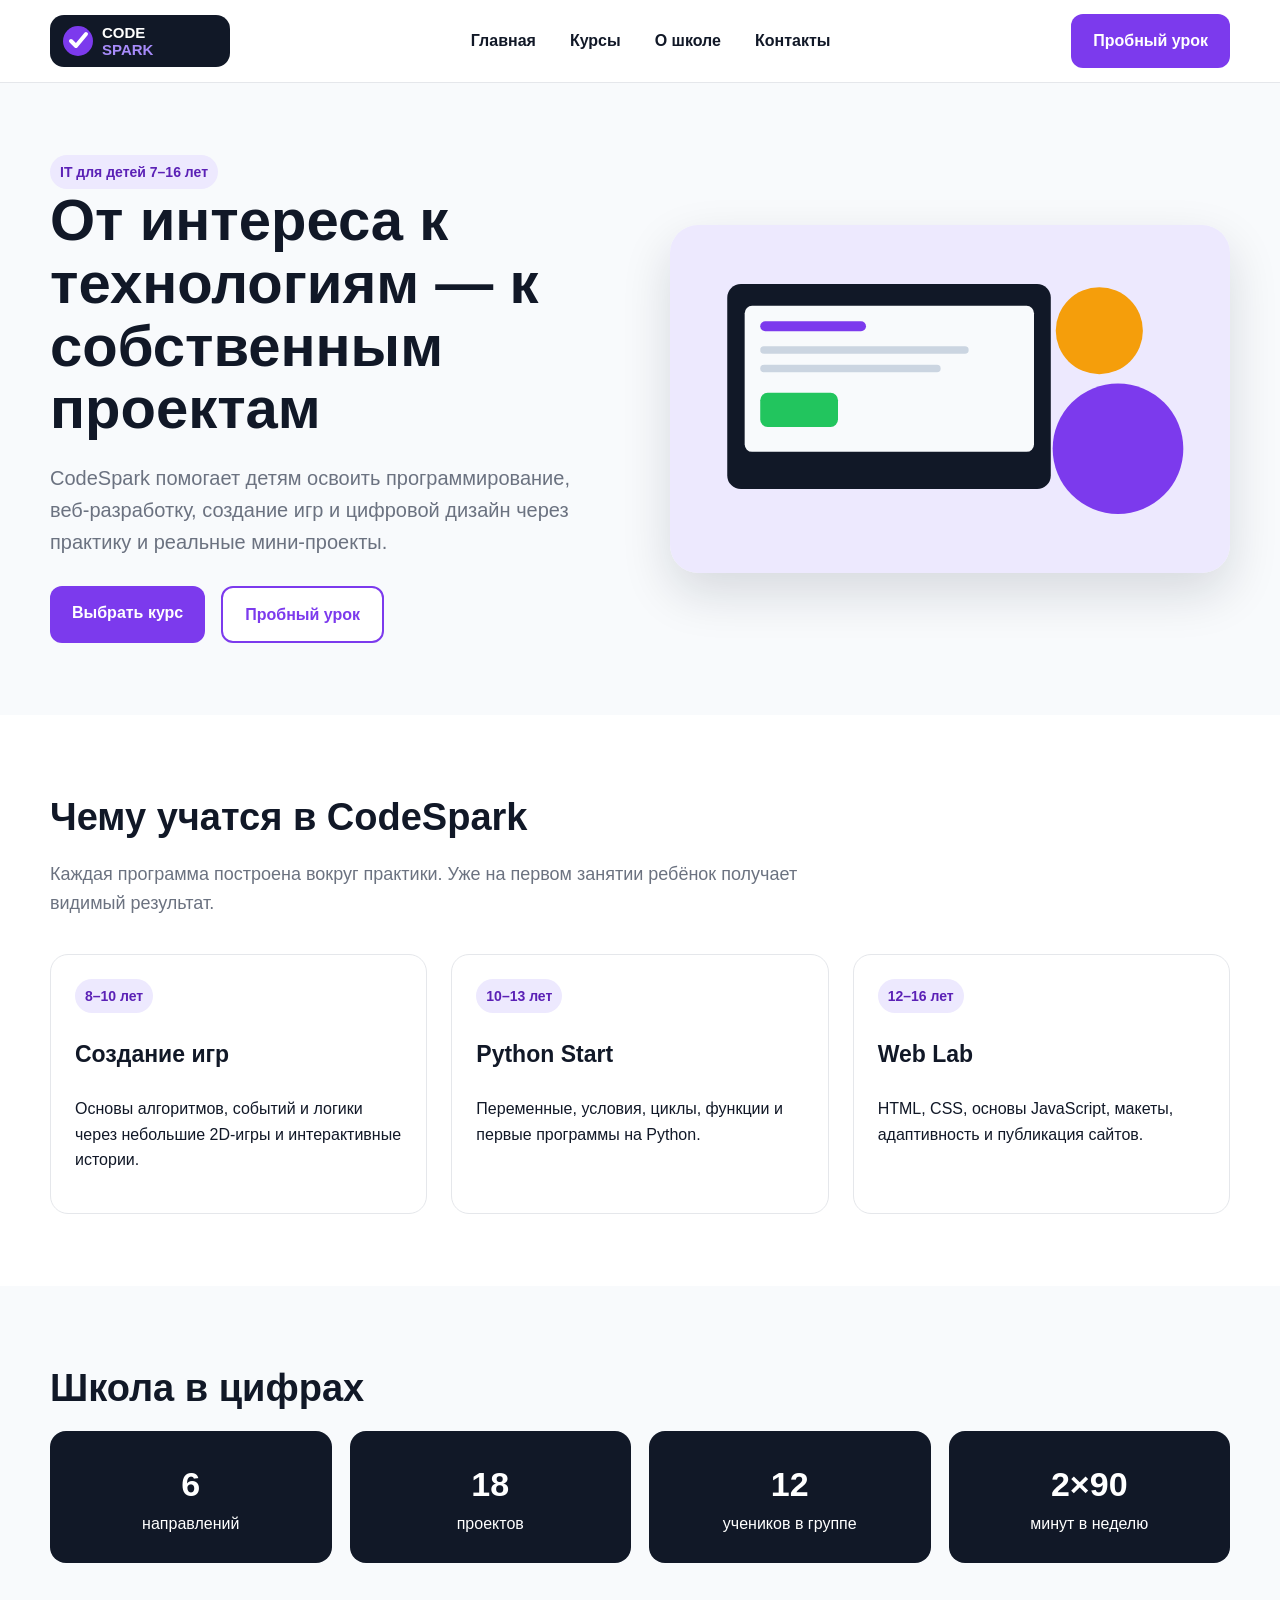
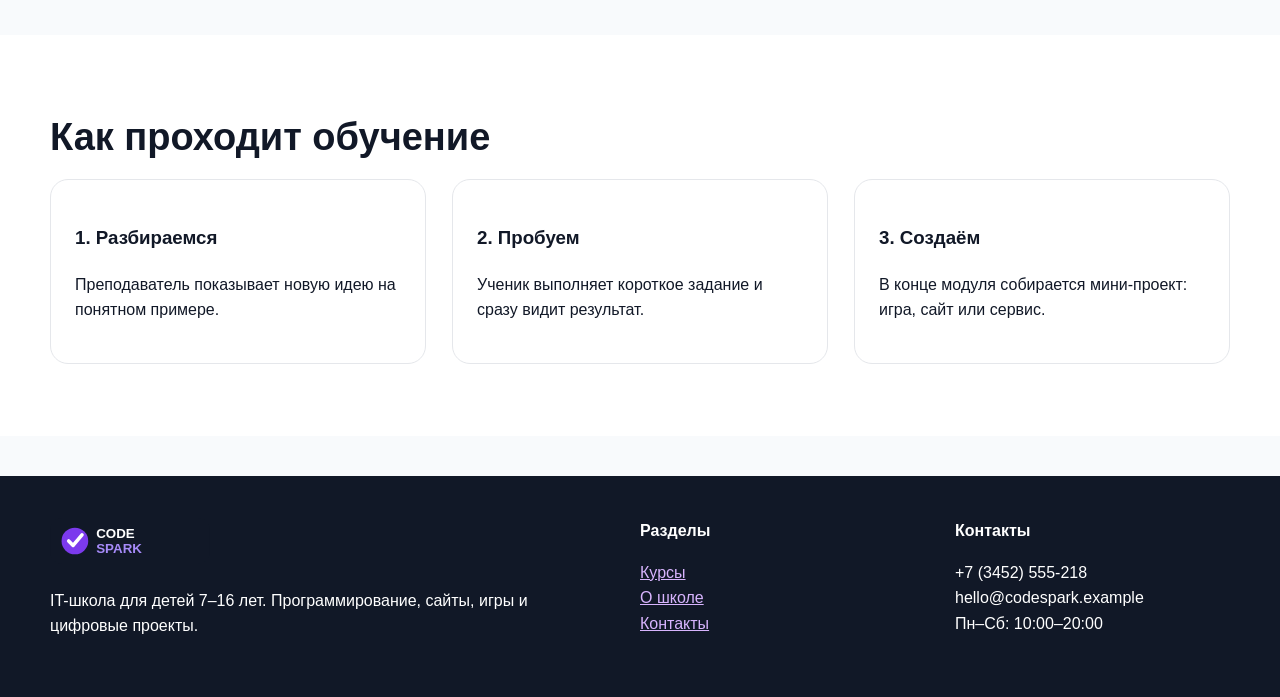
==== codespark/index.html @ e36c5e0b "chore: add original CodeSpark practical 10" ====
<!doctype html><html lang="ru"><head><meta charset="UTF-8"><title>CodeSpark — IT-школа для детей</title><link rel="stylesheet" href="style.css"></head><body>

<header class="site-header">
  <div class="container header-inner">
    <a class="logo" href="index.html"><img src="assets/logo.svg" alt="CodeSpark"></a>
    <nav class="main-nav">
      <ul>
        <li><a href="index.html">Главная</a></li>
        <li><a href="courses.html">Курсы</a></li>
        <li><a href="about.html">О школе</a></li>
        <li><a href="contacts.html">Контакты</a></li>
      </ul>
    </nav>
    <a class="btn" href="contacts.html#trial">Пробный урок</a>
  </div>
</header>

<main>
<section class="hero"><div class="container hero-grid">
<div><span class="badge">IT для детей 7–16 лет</span><h1>От интереса к технологиям — к собственным проектам</h1><p>CodeSpark помогает детям освоить программирование, веб-разработку, создание игр и цифровой дизайн через практику и реальные мини-проекты.</p><div class="hero-actions"><a class="btn" href="courses.html">Выбрать курс</a><a class="btn btn-secondary" href="contacts.html#trial">Пробный урок</a></div></div>
<img class="hero-image" src="assets/hero.svg" alt="Иллюстрация IT-обучения">
</div></section>
<section class="section alt"><div class="container"><h2 class="section-title">Чему учатся в CodeSpark</h2><p class="section-lead">Каждая программа построена вокруг практики. Уже на первом занятии ребёнок получает видимый результат.</p>
<div class="cards">
<article class="card"><span class="badge">8–10 лет</span><h3>Создание игр</h3><p>Основы алгоритмов, событий и логики через небольшие 2D-игры и интерактивные истории.</p></article>
<article class="card"><span class="badge">10–13 лет</span><h3>Python Start</h3><p>Переменные, условия, циклы, функции и первые программы на Python.</p></article>
<article class="card"><span class="badge">12–16 лет</span><h3>Web Lab</h3><p>HTML, CSS, основы JavaScript, макеты, адаптивность и публикация сайтов.</p></article>
</div></div></section>
<section class="section"><div class="container"><h2 class="section-title">Школа в цифрах</h2><div class="stats">
<div class="stat"><strong>6</strong>направлений</div><div class="stat"><strong>18</strong>проектов</div><div class="stat"><strong>12</strong>учеников в группе</div><div class="stat"><strong>2×90</strong>минут в неделю</div>
</div></div></section>
<section class="section alt"><div class="container"><h2 class="section-title">Как проходит обучение</h2><div class="feature-row">
<div class="feature"><h3>1. Разбираемся</h3><p>Преподаватель показывает новую идею на понятном примере.</p></div>
<div class="feature"><h3>2. Пробуем</h3><p>Ученик выполняет короткое задание и сразу видит результат.</p></div>
<div class="feature"><h3>3. Создаём</h3><p>В конце модуля собирается мини-проект: игра, сайт или сервис.</p></div>
</div></div></section>
</main>
<footer class="footer">
  <div class="container footer-grid">
    <div><img src="assets/logo.svg" alt="CodeSpark" style="width:160px"><p>IT-школа для детей 7–16 лет. Программирование, сайты, игры и цифровые проекты.</p></div>
    <div><strong>Разделы</strong><p><a href="courses.html">Курсы</a><br><a href="about.html">О школе</a><br><a href="contacts.html">Контакты</a></p></div>
    <div><strong>Контакты</strong><p>+7 (3452) 555-218<br>hello@codespark.example<br>Пн–Сб: 10:00–20:00</p></div>
  </div>
</footer>
</body></html>
---- codespark/style.css ----
:root{
  --bg:#f8fafc;--text:#111827;--muted:#6b7280;--primary:#7c3aed;
  --primary-dark:#5b21b6;--accent:#22c55e;--line:#e5e7eb;--dark:#111827;
}
*{box-sizing:border-box}
body{margin:0;font-family:Arial,Helvetica,sans-serif;color:var(--text);background:var(--bg);line-height:1.6}
a{color:inherit}
.container{width:1180px;margin:0 auto}
.site-header{background:#fff;border-bottom:1px solid var(--line);position:sticky;top:0;z-index:10}
.header-inner{height:82px;display:flex;align-items:center;justify-content:space-between}
.logo img{width:180px;display:block}
.main-nav ul{margin:0;padding:0;display:flex;gap:34px;list-style:none;align-items:center}
.main-nav a{text-decoration:none;font-weight:700}
.main-nav a:hover,.main-nav a.active{color:var(--primary)}
.btn{display:inline-block;padding:14px 22px;border-radius:12px;text-decoration:none;font-weight:700;background:var(--primary);color:#fff;border:0}
.btn-secondary{background:#fff;color:var(--primary);border:2px solid var(--primary)}
.hero{padding:72px 0}
.hero-grid{display:grid;grid-template-columns:560px 560px;gap:60px;align-items:center}
.hero h1{font-size:58px;line-height:1.08;margin:0 0 22px}
.hero p{font-size:20px;color:var(--muted);margin:0 0 28px}
.hero-actions{display:flex;gap:16px}
.hero-image{width:560px;border-radius:28px;box-shadow:0 20px 50px rgba(17,24,39,.14)}
.section{padding:72px 0}.section.alt{background:#fff}
.section-title{font-size:38px;margin:0 0 12px}.section-lead{max-width:760px;color:var(--muted);margin:0 0 36px;font-size:18px}
.cards{display:grid;grid-template-columns:repeat(3,1fr);gap:24px}
.card,.course-card,.teacher,.form-card,.sidebar,.feature{background:#fff;border:1px solid var(--line);border-radius:18px;padding:24px}
.card h3,.course-card h3{font-size:23px}
.badge{display:inline-block;padding:6px 10px;border-radius:999px;background:#ede9fe;color:var(--primary-dark);font-size:14px;font-weight:700}
.stats{display:grid;grid-template-columns:repeat(4,1fr);gap:18px}
.stat{background:var(--dark);color:#fff;padding:26px;border-radius:16px;text-align:center}.stat strong{display:block;font-size:34px}
.course-layout,.about-layout,.contact-layout{display:grid;grid-template-columns:760px 380px;gap:40px;align-items:start}
.course-list{display:grid;grid-template-columns:repeat(2,1fr);gap:22px}
.sidebar{position:sticky;top:110px}
.schedule{width:100%;border-collapse:collapse;min-width:900px;background:#fff}
.schedule th,.schedule td{padding:15px 16px;border:1px solid var(--line);text-align:left}.schedule th{background:#ede9fe}
.team-grid{display:grid;grid-template-columns:repeat(3,1fr);gap:24px}
.teacher-avatar{width:100%;height:210px;object-fit:cover;border-radius:14px}
.feature-row{display:flex;gap:26px}.feature{width:33.333%}
.form-row{display:flex;gap:18px}.form-group{flex:1;margin-bottom:18px}
label{display:block;font-weight:700;margin-bottom:7px}
input,select,textarea{width:100%;padding:13px 14px;border:1px solid #cbd5e1;border-radius:10px;font:inherit}
textarea{min-height:120px;resize:vertical}
.page-hero{padding:56px 0 38px;background:linear-gradient(135deg,#ede9fe,#ecfeff)}
.page-hero h1{font-size:48px;margin:0 0 12px}.breadcrumbs{color:var(--muted);font-size:14px}
.notice{padding:18px 20px;border-left:5px solid var(--accent);background:#ecfdf5;border-radius:10px;margin:26px 0}
.footer{background:var(--dark);color:#fff;padding:42px 0;margin-top:40px}
.footer-grid{display:grid;grid-template-columns:2fr 1fr 1fr;gap:40px}.footer a{color:#d8b4fe}

/* МОБИЛЬНЫЕ СТИЛИ НАМЕРЕННО ОТСУТСТВУЮТ.
   Проект предназначен для практической по адаптивной верстке. */
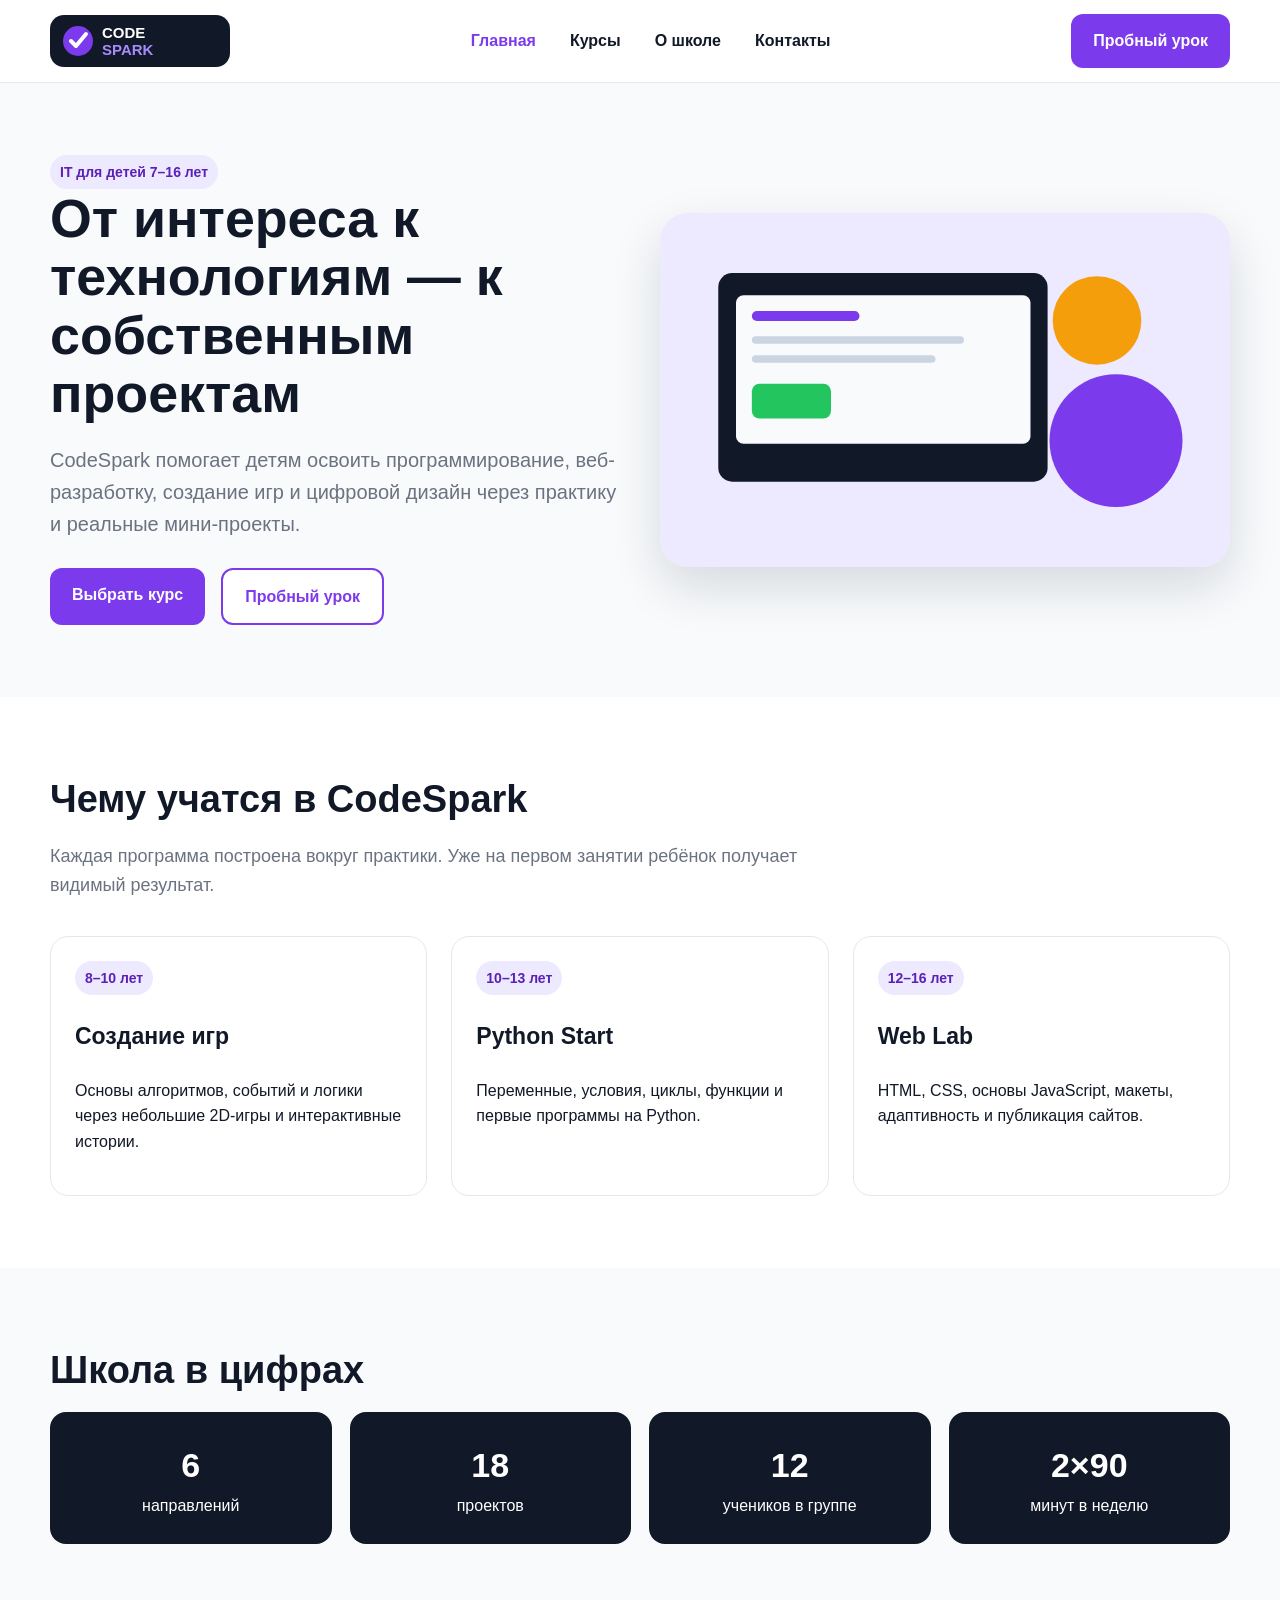
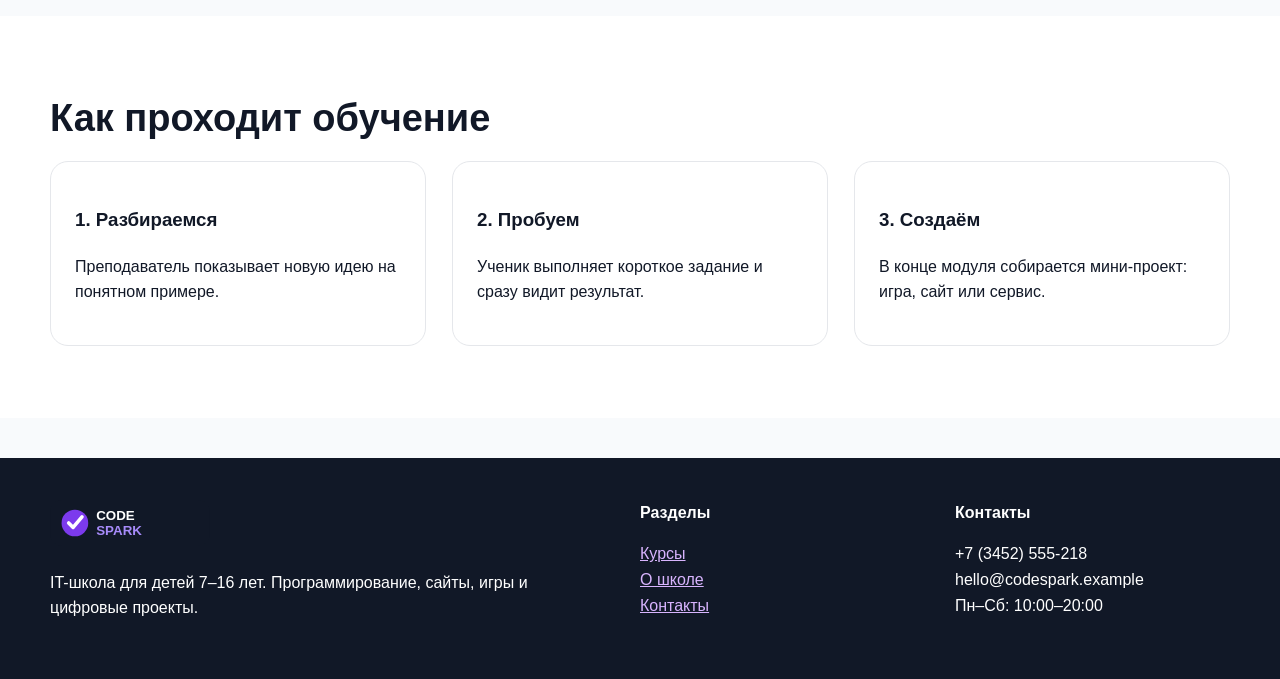
==== commit ad32ff71: "fix: адаптивная сетка, изображения и мобильная навигация" ====
--- a/codespark/index.html
+++ b/codespark/index.html
@@ -1,11 +1,11 @@
-<!doctype html><html lang="ru"><head><meta charset="UTF-8"><title>CodeSpark — IT-школа для детей</title><link rel="stylesheet" href="style.css"></head><body>
+<!doctype html><html lang="ru"><head><meta charset="UTF-8"><meta name="viewport" content="width=device-width, initial-scale=1"><title>CodeSpark — IT-школа для детей</title><link rel="stylesheet" href="style.css"></head><body>
 
 <header class="site-header">
   <div class="container header-inner">
     <a class="logo" href="index.html"><img src="assets/logo.svg" alt="CodeSpark"></a>
-    <nav class="main-nav">
+    <nav class="main-nav" aria-label="Основная навигация">
       <ul>
-        <li><a href="index.html">Главная</a></li>
+        <li><a href="index.html" aria-current="page">Главная</a></li>
         <li><a href="courses.html">Курсы</a></li>
         <li><a href="about.html">О школе</a></li>
         <li><a href="contacts.html">Контакты</a></li>
--- a/codespark/style.css
+++ b/codespark/style.css
@@ -47,5 +47,69 @@
 .footer{background:var(--dark);color:#fff;padding:42px 0;margin-top:40px}
 .footer-grid{display:grid;grid-template-columns:2fr 1fr 1fr;gap:40px}.footer a{color:#d8b4fe}
 
-/* МОБИЛЬНЫЕ СТИЛИ НАМЕРЕННО ОТСУТСТВУЮТ.
-   Проект предназначен для практической по адаптивной верстке. */
+
+
+/* Адаптивная версия. Основной стиль и содержание сохранены. */
+.container{width:calc(100% - 40px);max-width:1180px}
+img{max-width:100%;height:auto}
+.hero-grid{grid-template-columns:repeat(2,minmax(0,1fr));gap:40px}
+.hero-image{width:100%}
+.hero h1{font-size:clamp(32px,4.2vw,58px);overflow-wrap:anywhere}
+.course-layout,.about-layout,.contact-layout{grid-template-columns:minmax(0,2fr) minmax(0,1fr);gap:32px}
+.cards>*,.course-list>*,.team-grid>*,.footer-grid>*,.form-group{min-width:0}
+.feature{flex:1;min-width:0;width:auto}
+.form-card,.sidebar,.card,.teacher,.course-card,.feature,.footer{overflow-wrap:anywhere}
+.btn{font:inherit;font-weight:700;cursor:pointer;text-align:center;min-height:44px}
+.main-nav a{display:inline-flex;align-items:center;min-height:44px}
+a[aria-current="page"]{color:var(--primary)}
+a:focus-visible,button:focus-visible,input:focus-visible,select:focus-visible,textarea:focus-visible,.table-scroll:focus-visible{outline:3px solid var(--primary);outline-offset:3px}
+.table-scroll{width:100%;overflow-x:auto;border-radius:12px}
+.schedule{min-width:700px}
+.table-hint{display:none;color:var(--muted);font-size:14px}
+#trial,#schedule{scroll-margin-top:130px}
+@media(max-width:1024px){
+ .header-inner{height:auto;min-height:82px;flex-wrap:wrap;gap:12px 24px;padding:12px 0}
+ .main-nav{order:3;width:100%}
+ .main-nav ul{justify-content:center;flex-wrap:wrap;gap:4px 28px}
+ .hero-grid{gap:28px}
+ .hero{padding:48px 0}
+ .section{padding:48px 0}
+ .course-layout,.about-layout,.contact-layout{grid-template-columns:minmax(0,1fr)}
+ .sidebar{position:static}
+ .sidebar img{max-width:380px;display:block;margin:auto}
+ .cards,.team-grid{grid-template-columns:repeat(2,minmax(0,1fr))}
+ .stats{grid-template-columns:repeat(2,minmax(0,1fr))}
+ .feature-row{flex-wrap:wrap;gap:18px}
+ .feature{flex-basis:calc(50% - 18px)}
+ .section-title{font-size:32px}
+ .page-hero h1{font-size:40px}
+}
+@media(max-width:767px){
+ .container{width:calc(100% - 32px)}
+ .site-header{position:static}
+ .header-inner{gap:10px;padding:12px 0}
+ .logo img{width:145px}
+ .header-inner>.btn{font-size:14px;padding:10px 12px}
+ .main-nav ul{justify-content:space-between;gap:0 8px;font-size:14px}
+ .hero-grid,.cards,.team-grid,.course-list,.footer-grid{grid-template-columns:minmax(0,1fr)}
+ .hero{padding:32px 0}
+ .hero p{font-size:18px;margin-bottom:22px}
+ .hero-actions{flex-direction:column;gap:12px}
+ .hero-image{border-radius:18px}
+ .section{padding:36px 0}
+ .section-title{font-size:28px;line-height:1.2}
+ .section-lead{font-size:16px;margin-bottom:24px}
+ .page-hero{padding:32px 0 24px}
+ .page-hero h1{font-size:32px;line-height:1.15;overflow-wrap:anywhere}
+ .card,.course-card,.teacher,.form-card,.sidebar,.feature{padding:20px}
+ .feature-row,.form-row{flex-direction:column;gap:0}
+ .feature-row{gap:16px}
+ .feature{flex-basis:auto;width:100%}
+ .stat{padding:18px 12px}
+ .stat strong{font-size:28px}
+ .form-card .btn{width:100%}
+ .footer{padding:32px 0;margin-top:24px}
+ .footer-grid{gap:20px}
+ .table-hint{display:block}
+ #trial,#schedule{scroll-margin-top:16px}
+}
